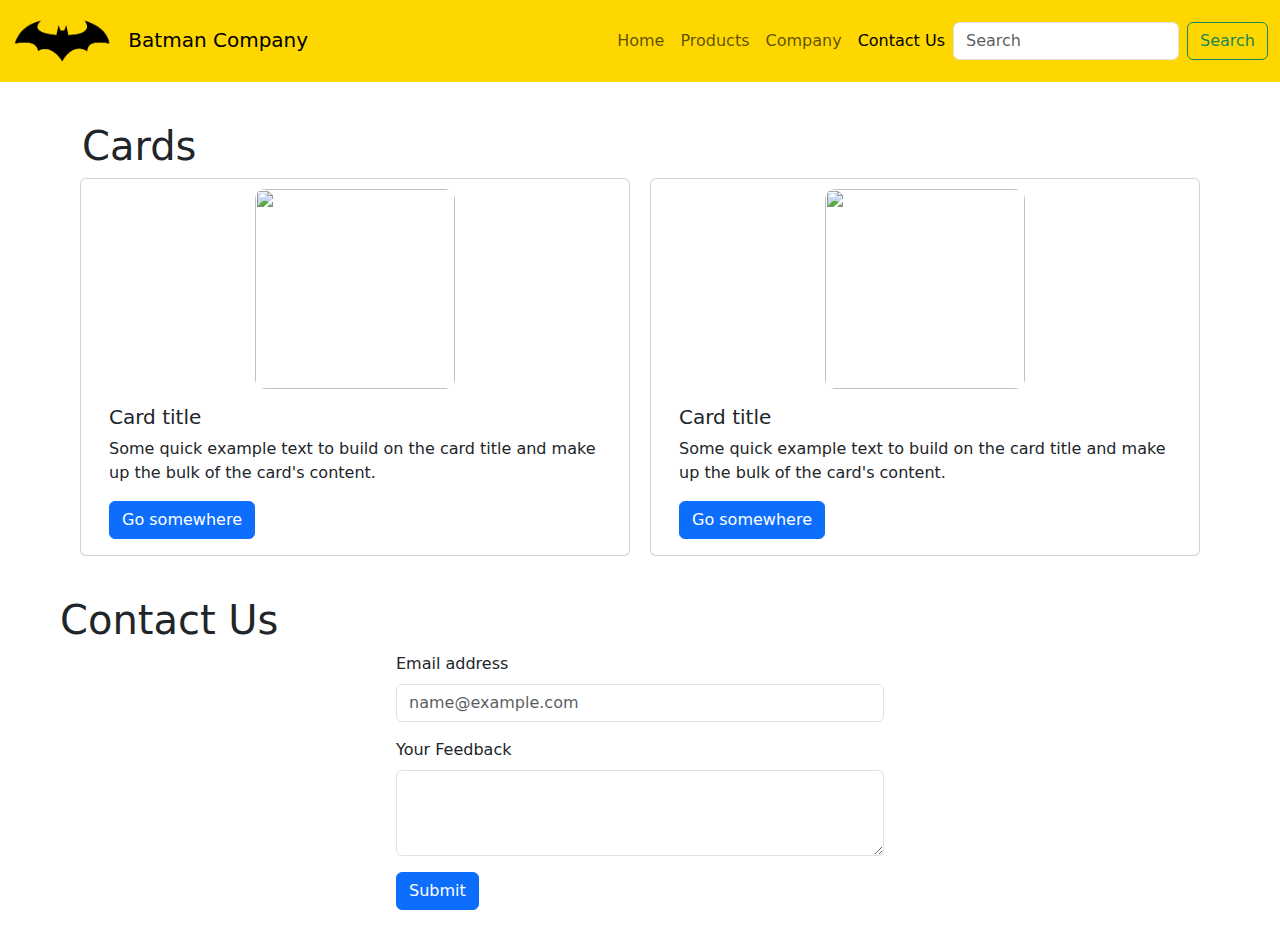
==== contact-us.html @ 850ebe20 "adding bootstrap page" ====
<!DOCTYPE html>
<html lang="en">
<head>
    <meta charset="UTF-8">
    <meta name="viewport" content="width=device-width, initial-scale=1.0">
    <title>Contact Us</title>
    <link href="https://cdn.jsdelivr.net/npm/bootstrap@5.3.3/dist/css/bootstrap.min.css" rel="stylesheet" integrity="sha384-QWTKZyjpPEjISv5WaRU9OFeRpok6YctnYmDr5pNlyT2bRjXh0JMhjY6hW+ALEwIH" crossorigin="anonymous">
    <link rel="stylesheet" href="contact-us-style.css">
</head>
<body>
    <section id="navbar-section">
        <nav class="navbar navbar-expand-lg" style="background-color: gold;">
            <div class="container-fluid">
                <div class="navbar-brand me-auto">
                    <img src="images/Batman-Logo.png" alt="Batman-Logo" style="width: 100px;margin-right: 10px;"/>
                    <a class="navbar-brand" href="#" >Batman Company</a>
                </div>
              <button class="navbar-toggler" type="button" data-bs-toggle="collapse" data-bs-target="#navbarSupportedContent" aria-controls="navbarSupportedContent" aria-expanded="false" aria-label="Toggle navigation">
                <span class="navbar-toggler-icon"></span>
              </button>
              <div class="collapse navbar-collapse" id="navbarSupportedContent">
                <ul class="navbar-nav mb-2 mb-lg-0">
                  <li class="nav-item">
                    <a class="nav-link" href="#">Home</a>
                  </li>
                  <li class="nav-item">
                    <a class="nav-link" href="#">Products</a>
                  </li>
                  <li class="nav-item">
                    <a class="nav-link">
                      Company
                    </a>
                   
                  </li>
                  <li class="nav-item">
                    <a class="nav-link active">Contact Us</a>
                  </li>
                </ul>
                <form class="d-flex" role="search">
                  <input class="form-control me-2" type="search" placeholder="Search" aria-label="Search">
                  <button class="btn btn-outline-success" type="submit">Search</button>
                </form>
              </div>
            </div>
          </nav>
    </section>
    <section id="cards-section">
        
        <div class="container" >
            <h1>Cards</h1>
            <div class="row">
                <div class="card col div-card" style="width: 18rem;">
                    <img src="https://static.wikia.nocookie.net/marvel_dc/images/0/08/Batman_Vol_3_131_Textless_Fabok_Variant.jpg/revision/latest?cb=20230106222502" height="200px" width="200px" style="margin: auto;margin-top: 10px;border-radius: 10px;">
                    <div class="card-body">
                      <h5 class="card-title">Card title</h5>
                      <p class="card-text">Some quick example text to build on the card title and make up the bulk of the card's content.</p>
                      <a href="#" class="btn btn-primary">Go somewhere</a>
                    </div>
                  </div>
                  <div class="card col div-card" style="width: 18rem;">
                    <img src="https://static.wikia.nocookie.net/batman/images/f/f9/Heath_Ledger_as_the_Joker.JPG/revision/latest?cb=20211006123111"  height="200px" width="200px" style="margin: auto;margin-top: 10px;border-radius: 10px;">
                    <div class="card-body">
                      <h5 class="card-title">Card title</h5>
                      <p class="card-text">Some quick example text to build on the card title and make up the bulk of the card's content.</p>
                      <a href="#" class="btn btn-primary">Go somewhere</a>
                    </div>
                  </div>
                  
            </div>
          </div>
    </section>

    <section id="contact-us-section">
        <h1 style="margin-left: 60px;">Contact Us</h1>
        <div class="container">
            
            <div class="mb-3">
                <label for="exampleFormControlInput1" class="form-label">Email address</label>
                <input type="email" class="form-control" id="exampleFormControlInput1" placeholder="name@example.com">
              </div>
              <div class="mb-3">
                <label for="exampleFormControlTextarea1" class="form-label">Your Feedback</label>
                <textarea class="form-control" id="exampleFormControlTextarea1" rows="3"></textarea>
              </div>
              <button class="btn btn-primary" type="submit">Submit</button>
        </div>
        

    </section>
      

</body>
</html>
---- contact-us-style.css ----
#navbar-section{
    margin-bottom: 40px;
}

#cards-section{
    margin-bottom: 40px;
}
#contact-us-section{
    display: flex;
    flex-direction: column;
    margin-bottom: 40px;
}

#contact-us-section div.container{
    width: 40%;
}
.container-fluid :nth-child(3){
    justify-content: flex-end;
}

.div-card{
    margin-left: 10px;
    margin-right: 10px;
}
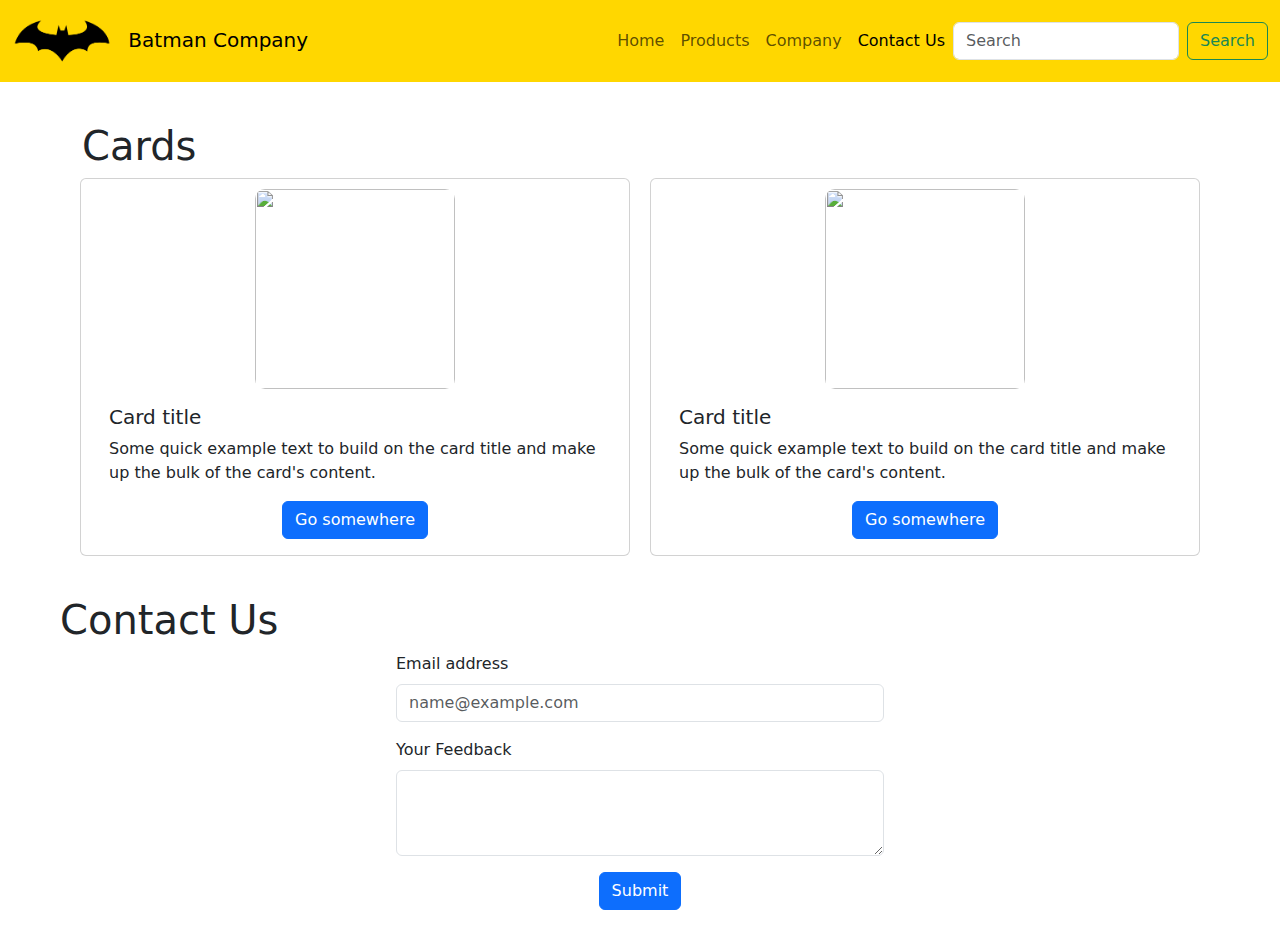
==== commit 16d13ed3: "finishing task 04" ====
--- a/contact-us.html
+++ b/contact-us.html
@@ -21,19 +21,19 @@
               <div class="collapse navbar-collapse" id="navbarSupportedContent">
                 <ul class="navbar-nav mb-2 mb-lg-0">
                   <li class="nav-item">
-                    <a class="nav-link" href="#">Home</a>
+                    <a class="nav-link" href="index.html">Home</a>
                   </li>
                   <li class="nav-item">
-                    <a class="nav-link" href="#">Products</a>
+                    <a class="nav-link" href="products.html">Products</a>
                   </li>
                   <li class="nav-item">
-                    <a class="nav-link">
+                    <a class="nav-link" href="#">
                       Company
                     </a>
                    
                   </li>
                   <li class="nav-item">
-                    <a class="nav-link active">Contact Us</a>
+                    <a class="nav-link active" href="#">Contact Us</a>
                   </li>
                 </ul>
                 <form class="d-flex" role="search">
@@ -54,7 +54,9 @@
                     <div class="card-body">
                       <h5 class="card-title">Card title</h5>
                       <p class="card-text">Some quick example text to build on the card title and make up the bulk of the card's content.</p>
-                      <a href="#" class="btn btn-primary">Go somewhere</a>
+                      <div class="text-center">
+                        <a href="#" class="btn btn-primary">Go somewhere</a>
+                      </div>
                     </div>
                   </div>
                   <div class="card col div-card" style="width: 18rem;">
@@ -62,7 +64,10 @@
                     <div class="card-body">
                       <h5 class="card-title">Card title</h5>
                       <p class="card-text">Some quick example text to build on the card title and make up the bulk of the card's content.</p>
-                      <a href="#" class="btn btn-primary">Go somewhere</a>
+                      <div class="text-center">
+                        <a href="#" class="btn btn-primary">Go somewhere</a>
+                      </div>
+                      
                     </div>
                   </div>
                   
@@ -82,7 +87,10 @@
                 <label for="exampleFormControlTextarea1" class="form-label">Your Feedback</label>
                 <textarea class="form-control" id="exampleFormControlTextarea1" rows="3"></textarea>
               </div>
-              <button class="btn btn-primary" type="submit">Submit</button>
+              <div class="text-center">
+                <button class="btn btn-primary" type="submit">Submit</button>
+              </div>
+              
         </div>
         
 
